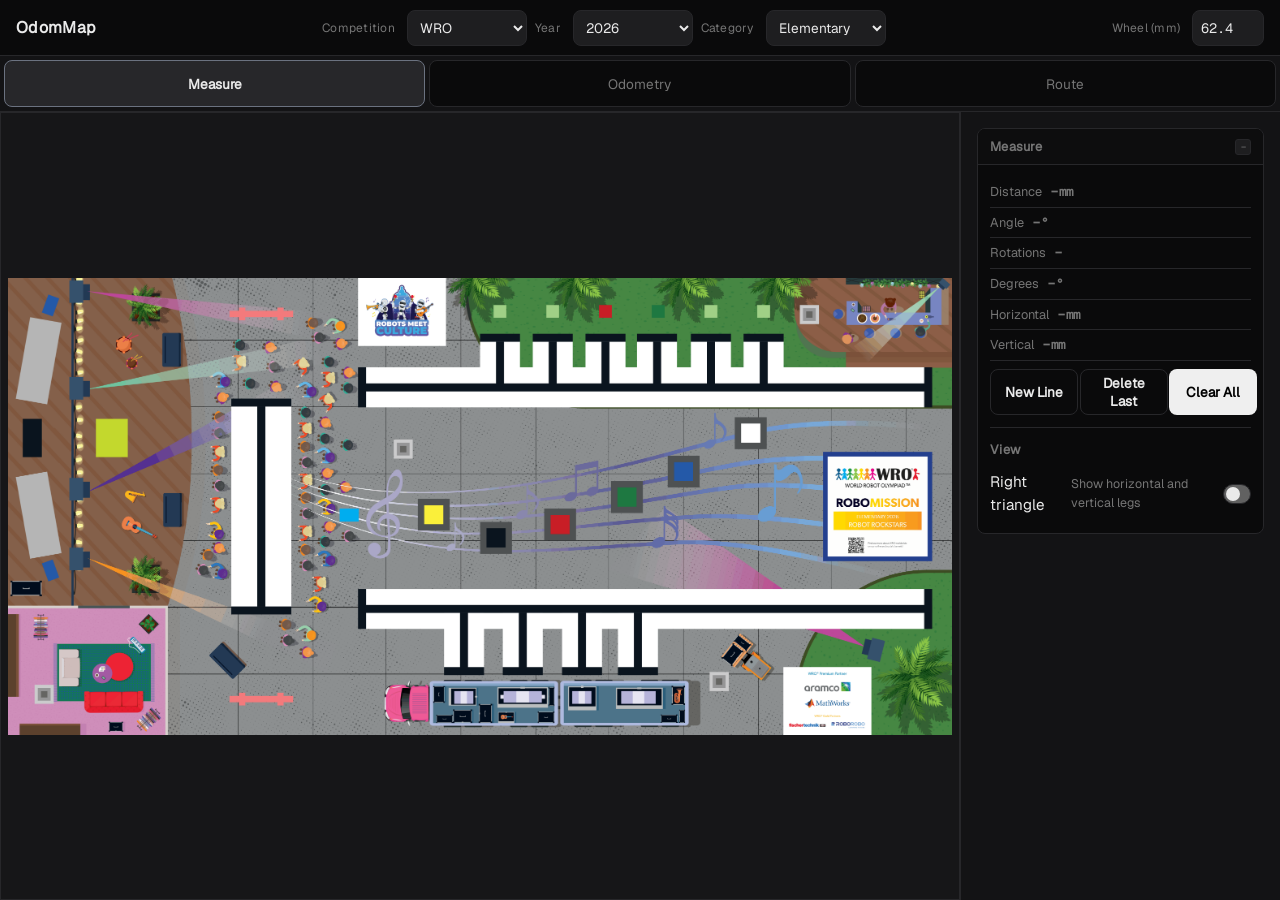
==== index.html @ ccb9a9aa "Update everything" ====
<!DOCTYPE html>
<html lang="en">
<head>
	<meta charset="UTF-8">
	<meta name="viewport" content="width=device-width, initial-scale=1.0">
	<title>OdomMap</title>
	<script>
		// Keep bare /odom-map working: redirect to /odom-map/ before assets load.
		if (location.pathname === '/odom-map') {
			location.replace('/odom-map/' + location.search + location.hash);
		}
	</script>
	<link rel="manifest" href="manifest.json">
	<meta name="theme-color" content="#0A0A0B">
	<link rel="icon" type="image/png" href="assets/icons/icon-192.png">
	<link rel="preload" as="font" href="assets/fonts/geist/geist-latin-wght-normal.woff2" type="font/woff2" crossorigin>
	<link rel="preload" as="font" href="assets/fonts/geist/geist-latin-wght-italic.woff2" type="font/woff2" crossorigin>
	<link rel="preload" as="font" href="assets/fonts/geist-mono/geist-mono-latin-wght-normal.woff2" type="font/woff2" crossorigin>
	<link rel="preload" as="font" href="assets/fonts/geist-mono/geist-mono-latin-wght-italic.woff2" type="font/woff2" crossorigin>
	<link rel="stylesheet" href="css/app.css">
</head>
<body>
	<div id="loading">
		<div class="spinner"></div>
		<p>Loading field…</p>
	</div>

	<div class="topbar">
		<h1><span>OdomMap</span></h1>
		<div class="field-group">
			<label>Competition</label>
			<select id="sel-competition"></select>
			<label>Year</label>
			<select id="sel-year"></select>
			<label>Category</label>
			<select id="sel-category"></select>
		</div>
		<div class="field-group">
			<label>Wheel (mm)</label>
			<input type="number" id="wheel-diameter" value="62.4" step="0.1" min="1">
		</div>
		<button id="install-btn" class="install-btn hidden">Install</button>
	</div>

	<div class="modebar" id="modebar" role="radiogroup" aria-label="Mode">
		<button class="modebtn active" data-mode="normal" aria-pressed="true">Measure</button>
		<button class="modebtn" data-mode="odometry" aria-pressed="false">Odometry</button>
		<button class="modebtn" data-mode="route" aria-pressed="false">Route</button>
	</div>

	<main>
		<div class="canvas-stage" role="region" aria-label="Field canvas">
			<div id="canvas-container" tabindex="0">
				<canvas id="canvas" width="800" height="400" aria-label="Field measurement canvas" role="img"></canvas>
			</div>
		</div>
		<div class="panel" id="field-panel">
			<div class="panel-inner">
				<div id="field-note" class="field-note d-none"></div>
				<div id="mode-panel"></div>
			</div>
		</div>
	</main>

	<script type="module" src="js/app.js"></script>
</body>
</html>
---- css/app.css ----
@charset "UTF-8";

/* ==========================================================================
   OdomMap design tokens — every var(--*) used in this app is defined here.
   No raw hex anywhere else. No inline styles.
   ========================================================================== */

/* Token block (single source of truth). */
:root {
	/* Backgrounds (neutral graphite — true gray, not blue-navy) */
	--bg-void: #0A0A0B;
	--bg-panel: #131315;
	--bg-field: #161618;
	--bg-chip: #1E1E20;

	/* Borders */
	--border: #27272A;
	--border-focus: #6B7280;

	/* Text */
	--ink: #EAEAEA;
	--fg-muted: #757575;

	/* Line roles (each role: own color AND own dash/marker).
	   Red is reserved for canvas measure/route lines; blue for angles only.
	   UI itself carries no accent color. */
	--line-measure: #EF4444;   /* red — canvas measure & route lines only */
	--line-halo: #FFFFFF;      /* white casing around red lines */
	--line-current: #EF4444;   /* active measure line */
	--line-earlier: #9CA3AF;   /* earlier/completed lines */
	--angle-blue: #2563EB;     /* blue — angle arcs & angle labels only */
	--angle-arc: #2563EB;
	--edge-line: #9CA3AF;      /* edge-measure helper lines (dashed) */
	--odometry-axis: #9CA3AF;  /* odometry rotated axes (dashed) */
	--route-line: #EF4444;     /* route segments (all lines red) */
	--crosshair: #6B7280;      /* neutral crosshair (opacity applied in JS) */
	--helper: #F59E0B;         /* helper geometry: right-triangle legs (dashed) */
	--helper-halo: #111827;    /* dark halo for helper geometry */
	--angle-text-fill: #2563EB;    /* angle label fill */
	--angle-text-outline: #FFFFFF; /* angle label outline */
	--distance-text-fill: #FFFFFF; /* distance label fill */
	--distance-text-outline: #EF4444; /* distance label outline */

	/* Button styles (neutral — no accent) */
	--btn-primary-bg: #6B7280;
	--btn-primary-text: #FFFFFF;
	--btn-secondary-bg: transparent;
	--btn-secondary-border: var(--border);
	--btn-secondary-text: var(--ink);
	--btn-danger-bg: var(--line-measure);
	--btn-danger-text: var(--ink);
	--btn-ghost-bg: transparent;
	--btn-ghost-border: var(--border);
	--btn-ghost-text: var(--ink);

	/* Switch (accessible role="switch" control; red reserved for canvas lines only) */
	--switch-track-off: #616161;   /* off track fill: >=3:1 vs --bg-void (#0A0A0B) = 3.20:1 */
	--switch-track-on: #6B7280;    /* on track fill; distinct from off via position + fill */
	--switch-knob: #EAEAEA;        /* knob, moves left (off) / right (on) */
	--switch-track-border: var(--border);

	/* Surfaces (derived shades; all hex lives in this token block) */
	--surface-hover: #1F1F21;      /* hover / active surface */
	--surface-hover-strong: #27272A; /* stronger hover */
	--surface-panel-header: #0D0D0E; /* section header background */
	--surface-elevated: #232325;   /* slightly elevated surface */
	--text-on-accent: #0A0A0B;     /* text on accent color */

	/* Utility spacing */
	--font-ui: 'Geist', -apple-system, BlinkMacSystemFont, 'Segoe UI', Roboto,
		'Helvetica Neue', Arial, sans-serif;
	--font-mono: 'Geist Mono', ui-monospace, SFMono-Regular, 'Segoe UI Mono',
		'Liberation Mono', Consolas, monospace;

	/* Scale */
	--space-1: 4px;
	--space-2: 8px;
	--space-3: 12px;
	--space-4: 16px;
	--space-5: 20px;
	--space-6: 24px;
	--radius: 8px;
	--panel-width: 320px;
	--topbar-height: 56px;
	--line-width-current: 3px;
	--line-width-earlier: 2px;
	--line-width-helper: 2px;
	--dash-helper: [6, 5];
	--dash-edge: [6, 5];
	--dash-axis: [6, 5];
	--touch-target: 44px;
}

/* Dark mode. No light mode — single dark theme. */
:root[data-theme="dark"], :root:not([data-theme="light"]) {
	/* tokens above already define dark values */
}

:root[data-theme="light"] {
	--bg-void: #F5F7FA;
	--bg-panel: #FFFFFF;
	--bg-field: #FFFFFF;
	--bg-chip: #EEF2F6;
	--border: #C9D2DE;
	--border-focus: #6B7280;
	--ink: #111827;
	--fg-muted: #6B7280;
	--btn-primary-text: #0B0D12;
	--btn-secondary-text: #111827;
	--btn-danger-text: #FFFFFF;
	--btn-ghost-text: #111827;
}

/* Utility classes (replaces inline styles) */
.d-none { display: none !important; }
.mt-2 { margin-top: var(--space-2); }
.mt-auto { margin-top: auto; }

/* Python output textarea */
.py-output {
	width: 100%;
	height: 72px;
	font-family: var(--font-mono);
	font-size: 0.75rem;
	background: var(--bg-chip);
	border: 1px solid var(--border);
	color: var(--fg-muted);
	border-radius: var(--radius);
	padding: 6px;
	resize: vertical;
}

/* Reset */
*, *::before, *::after {
	margin: 0;
	padding: 0;
	box-sizing: border-box;
}

html, body {
	height: 100dvh;
	overflow: hidden;
}

body {
	display: grid;
	grid-template-rows: auto auto minmax(0, 1fr);
	font-family: var(--font-ui);
	background: var(--bg-void);
	color: var(--ink);
	font-size: 0.95rem;
	line-height: 1.5;
	-webkit-font-smoothing: antialiased;
	min-height: 0;
}

main {
	display: grid;
	grid-template-columns: minmax(0, 1fr) var(--panel-width);
	min-height: 0;
}

/* ==========================================================================
   Fonts (self-hosted, latin subset, font-display: swap). Preloaded in HTML.
   ========================================================================== */
@font-face {
	font-family: 'Geist';
	font-style: normal;
	font-weight: 400;
	font-display: swap;
	src: url('../assets/fonts/geist/geist-latin-wght-normal.woff2') format('woff2');
}

@font-face {
	font-family: 'Geist';
	font-style: italic;
	font-weight: 400;
	font-display: swap;
	src: url('../assets/fonts/geist/geist-latin-wght-italic.woff2') format('woff2');
}

@font-face {
	font-family: 'Geist Mono';
	font-style: normal;
	font-weight: 400;
	font-display: swap;
	src: url('../assets/fonts/geist-mono/geist-mono-latin-wght-normal.woff2') format('woff2');
}

@font-face {
	font-family: 'Geist Mono';
	font-style: italic;
	font-weight: 400;
	font-display: swap;
	src: url('../assets/fonts/geist-mono/geist-mono-latin-wght-italic.woff2') format('woff2');
}

/* ==========================================================================
   Layout
   ========================================================================== */
#loading {
	position: fixed;
	inset: 0;
	background: var(--bg-void);
	display: flex;
	flex-direction: column;
	justify-content: center;
	align-items: center;
	z-index: 50;
}

#loading.hidden {
	display: none !important;
}

.spinner {
	width: 40px;
	height: 40px;
	border: 3px solid var(--border);
	border-top-color: var(--fg-muted);
	border-radius: 50%;
	animation: spin 0.8s linear infinite;
	margin-bottom: var(--space-2);
}

@keyframes spin {
	to { transform: rotate(360deg); }
}

#loading p {
	color: var(--fg-muted);
	font-size: 0.85rem;
}

.topbar {
	display: flex;
	align-items: center;
	justify-content: space-between;
	height: var(--topbar-height);
	padding: 0 var(--space-4);
	background: var(--bg-void);
	border-bottom: 1px solid var(--border);
	flex-wrap: wrap;
	gap: var(--space-2);
	z-index: 10;
}

.topbar h1 {
	font-size: 1rem;
	font-weight: 600;
	letter-spacing: 0.02em;
	color: var(--ink);
	font-family: var(--font-ui);
	display: flex;
	align-items: center;
	gap: var(--space-2);
}

.topbar .field-group {
	display: flex;
	align-items: center;
	gap: var(--space-2);
}

.topbar label {
	font-size: 0.75rem;
	color: var(--fg-muted);
	letter-spacing: 0.02em;
	margin-right: var(--space-1);
}

.topbar select,
.topbar input[type="number"] {
	font-family: var(--font-ui);
	background: var(--bg-chip);
	border: 1px solid var(--border);
	color: var(--ink);
	border-radius: var(--radius);
	padding: var(--space-1) var(--space-2);
	font-size: 0.85rem;
	min-height: 36px;
}

.topbar input[type="number"] {
	width: 72px;
	font-family: var(--font-mono);
	font-variant-numeric: tabular-nums;
}

.modebar {
	display: flex;
	align-items: stretch;
	height: var(--topbar-height);
	background: var(--bg-panel);
	border-bottom: 1px solid var(--border);
	gap: var(--space-1);
	padding: var(--space-1);
}

.modebtn {
	flex: 1;
	display: flex;
	align-items: center;
	justify-content: center;
	gap: var(--space-1);
	border: 1px solid var(--border);
	background: var(--bg-void);
	color: var(--fg-muted);
	font-family: var(--font-ui);
	font-size: 0.85rem;
	border-radius: var(--radius);
	cursor: pointer;
	min-height: 36px;
	transition: background 0.15s, border-color 0.15s, color 0.15s;
}

.modebtn:hover {
	background: var(--surface-hover);
	border-color: var(--border-focus);
	color: var(--ink);
}

.modebtn.active {
	background: var(--surface-hover-strong);
	color: var(--ink);
	border-color: var(--border-focus);
	font-weight: 600;
}

.modebtn:focus-visible {
	outline: 2px solid var(--border-focus);
	outline-offset: 2px;
}

.install-btn {
	display: inline-flex;
	align-items: center;
	justify-content: center;
	gap: var(--space-1);
	border: 1px solid var(--border);
	background: var(--bg-chip);
	color: var(--fg-muted);
	font-family: var(--font-ui);
	font-size: 0.8rem;
	border-radius: var(--radius);
	cursor: pointer;
	padding: var(--space-1) var(--space-2);
	min-height: 36px;
	transition: background 0.15s, border-color 0.15s;
}

.install-btn:hover {
	background: var(--surface-elevated);
	border-color: var(--border-focus);
	color: var(--ink);
}

.install-btn.hidden { display: none !important; }

.install-btn:focus-visible {
	outline: 2px solid var(--border-focus);
	outline-offset: 2px;
}

.canvas-stage {
	flex: 1;
	position: relative;
	background: var(--bg-field);
	overflow: hidden;
	min-width: 0;
	min-height: 0;
}

#canvas-container {
	display: grid;
	place-items: center;
	width: 100%;
	height: 100%;
	border: 1px solid var(--border);
	background: var(--bg-field);
	touch-action: none;
	outline: none;
}

#canvas-container:focus-visible {
	outline: 2px solid var(--border-focus);
	outline-offset: 2px;
}

#canvas {
	display: block;
	cursor: crosshair;
	border: 0;
}

.panel {
	width: var(--panel-width);
	min-width: 0;
	background: var(--bg-panel);
	border-left: 1px solid var(--border);
	overflow-y: auto;
}

.panel-inner {
	padding: var(--space-4);
	display: flex;
	flex-direction: column;
	gap: var(--space-4);
}

.section {
	background: var(--bg-void);
	border: 1px solid var(--border);
	border-radius: var(--radius);
	overflow: hidden;
}

.section-header {
	display: flex;
	align-items: center;
	justify-content: space-between;
	padding: var(--space-2) var(--space-3);
	background: var(--surface-panel-header);
	border-bottom: 1px solid var(--border);
	cursor: pointer;
	user-select: none;
}

.section-header h3 {
	font-size: 0.8rem;
	letter-spacing: 0.02em;
	color: var(--fg-muted);
	font-weight: 600;
	font-family: var(--font-ui);
}

.section-body {
	padding: var(--space-3);
	display: none; /* closed by default; open via .open */
}

.section.open .section-body { display: block; }

.section-toggle {
	width: 16px;
	height: 16px;
	border: 1px solid var(--border);
	border-radius: 3px;
	background: var(--bg-chip);
	color: var(--fg-muted);
	display: flex;
	align-items: center;
	justify-content: center;
	font-size: 10px;
	line-height: 1;
}

.section.open .section-toggle::before { content: '−'; }
.section:not(.open) .section-toggle::before { content: '+'; }

/* ==========================================================================
   Controls
   ========================================================================== */
.control-row {
	display: flex;
	align-items: center;
	justify-content: space-between;
	gap: var(--space-2);
	margin-bottom: var(--space-2);
	font-size: 0.85rem;
}

.control-row label {
	color: var(--ink);
	font-size: 0.85rem;
}

.control-row .value {
	font-family: var(--font-mono);
	font-variant-numeric: tabular-nums;
	color: var(--ink);
	font-size: 0.9rem;
}

input[type="number"], input[type="text"], select {
	font-family: var(--font-ui);
	background: var(--bg-chip);
	border: 1px solid var(--border);
	color: var(--ink);
	border-radius: var(--radius);
	padding: var(--space-1) var(--space-2);
	font-size: 0.85rem;
	min-height: 34px;
	width: 100%;
}

input[type="number"] { font-family: var(--font-mono); font-variant-numeric: tabular-nums; }

input:focus-visible, select:focus-visible {
	outline: 2px solid var(--border-focus);
	outline-offset: 1px;
	border-color: var(--border-focus);
}

/* Toggle */
.toggle-item {
	display: flex;
	align-items: center;
	gap: var(--space-2);
	font-size: 0.85rem;
	color: var(--ink);
	cursor: pointer;
	margin-bottom: var(--space-1);
}

/* Switch (replaces the default checkbox) */
.toggle-item input[type="checkbox"] {
	appearance: none;
	position: relative;
	width: 44px;
	height: 24px;
	background: var(--border);
	border-radius: 999px;
	cursor: pointer;
	transition: background 0.2s;
	outline: none;
}
.toggle-item input[type="checkbox"]::before {
	content: '';
	position: absolute;
	top: 3px; left: 3px;
	width: 18px; height: 18px;
	background: var(--ink);
	border-radius: 50%;
	transition: transform 0.2s;
}
.toggle-item input[type="checkbox"]:checked {
	background: var(--border-focus);
}
.toggle-item input[type="checkbox"]:checked::before {
	transform: translateX(20px);
}
.toggle-item input[type="checkbox"]:focus-visible {
	box-shadow: 0 0 0 2px var(--border-focus);
	border-radius: 999px;
}
.toggle-item:focus-visible {
	outline: none;
}

.toggle-item:focus-visible {
	outline: 2px solid var(--border-focus);
	outline-offset: 2px;
	border-radius: 4px;
}

/* Buttons */
.btn {
	display: inline-flex;
	align-items: center;
	justify-content: center;
	border: none;
	border-radius: var(--radius);
	cursor: pointer;
	font-family: var(--font-ui);
	font-size: 0.85rem;
	font-weight: 600;
	padding: var(--space-1) var(--space-3);
	min-height: 36px;
	min-width: 88px;
	transition: opacity 0.15s, transform 0.05s;
}

.btn:active { transform: scale(0.97); }
.btn:focus-visible { outline: 2px solid var(--border-focus); outline-offset: 2px; }
.btn:disabled { opacity: 0.5; cursor: not-allowed; }

.btn-primary {
	background: var(--btn-primary-bg);
	color: var(--btn-primary-text);
}

.btn-primary:hover:not(:disabled) { opacity: 0.9; }

.btn-secondary {
	background: var(--btn-secondary-bg);
	border: 1px solid var(--btn-secondary-border);
	color: var(--btn-secondary-text);
}

.btn-secondary:hover:not(:disabled) { background: var(--surface-hover-strong); }

.btn-danger {
	background: var(--btn-danger-bg);
	color: var(--btn-danger-text);
}

.btn-ghost {
	background: var(--btn-ghost-bg);
	border: 1px solid var(--btn-ghost-border);
	color: var(--btn-ghost-text);
}

.btn-ghost:hover:not(:disabled) { background: var(--surface-hover-strong); }

.btn-full { width: 100%; }
.btn-small { padding: var(--space-1) var(--space-2); min-height: 32px; min-width: auto; font-size: 0.8rem; }

.btn-group {
	display: grid;
	grid-template-columns: repeat(auto-fill, minmax(80px, 1fr));
	gap: var(--space-2);
	margin-top: var(--space-2);
}

/* Flex column button stack (avoid) — kept minimal */
.col { display: flex; flex-direction: column; gap: var(--space-1); }

/* ==========================================================================
   Measurements / readouts
   ========================================================================== */
.readout {
	display: flex;
	align-items: baseline;
	gap: var(--space-2);
	padding: var(--space-1) 0;
	border-bottom: 1px solid var(--border);
	font-size: 0.85rem;
}

.readout:last-child { border-bottom: none; }

.readout kbd {
	font-family: var(--font-mono);
	font-variant-numeric: tabular-nums;
	color: var(--ink);
	font-weight: 600;
	font-size: 0.9rem;
}

.readout .label { color: var(--fg-muted); font-size: 0.8rem; }

/* Label chips (dark fill, ink text; accent dot indicator) */
.chip {
	display: inline-flex;
	align-items: center;
	gap: var(--space-1);
	background: var(--bg-chip);
	border: 1px solid var(--border);
	border-radius: var(--radius);
	color: var(--ink);
	font-family: var(--font-mono);
	font-variant-numeric: tabular-nums;
	font-size: 0.8rem;
	padding: var(--space-1) var(--space-2);
}

.chip .dot {
	width: 6px;
	height: 6px;
	border-radius: 50%;
	border: 1px solid rgba(255,255,255,0.35);
}


/* ==========================================================================
   Saved items lists
   ========================================================================== */
.saved-item {
	display: flex;
	align-items: center;
	justify-content: space-between;
	background: var(--bg-chip);
	border: 1px solid var(--border);
	border-radius: var(--radius);
	padding: var(--space-1) var(--space-2);
	margin-bottom: var(--space-1);
	font-size: 0.8rem;
}

.saved-item .name { color: var(--ink); font-family: var(--font-mono); font-variant-numeric: tabular-nums; }
.saved-item .meta { color: var(--fg-muted); font-size: 0.72rem; }

.empty {
	color: var(--fg-muted);
	font-size: 0.78rem;
	text-align: center;
	padding: var(--space-3);
	background: var(--bg-chip);
	border: 1px solid var(--border);
	border-radius: var(--radius);
}

/* Edge buttons group (top/left/right/bottom) */
.edge-group {
	display: grid;
	grid-template-columns: 1fr 1fr;
	gap: var(--space-1);
	margin-top: var(--space-1);
}

.edge-btn {
	display: flex;
	align-items: center;
	justify-content: center;
	border: 1px solid var(--border);
	background: var(--bg-chip);
	color: var(--ink);
	border-radius: var(--radius);
	font-family: var(--font-ui);
	font-size: 0.78rem;
	cursor: pointer;
	padding: var(--space-1) 0;
}

.edge-btn:hover:not(.active) { background: var(--surface-hover-strong); border-color: var(--border-focus); }
.edge-btn.active {
	background: var(--line-measure);
	color: var(--ink);
	border-color: var(--line-measure);
	font-weight: 600;
}

.edge-btn.top { grid-column: 1 / 3; }
.edge-btn.bottom { grid-column: 1 / 3; }

/* ==========================================================================
   Footer + note
   ========================================================================== */
.field-note {
	font-size: 0.75rem;
	color: var(--line-measure);
	border: 1px solid var(--line-measure);
	background: color-mix(in srgb, var(--line-measure) 8%, transparent);
	padding: var(--space-1) var(--space-2);
	border-radius: var(--radius);
	margin-bottom: var(--space-2);
	text-align: center;
}


/* ==========================================================================
   Mobile bottom sheet (390 px)
   ========================================================================== */
@media (max-width: 640px) {
	main { grid-template-columns: 1fr; }
	.panel {
		position: fixed;
		left: 0; right: 0; bottom: 0;
		height: 40vh; max-height: 260px;
		border-top: 1px solid var(--border);
		border-left: none;
		overflow-y: auto;
	}
	.canvas-stage { padding: var(--space-2); min-height: 0; }
	.topbar { padding: 0 var(--space-2); gap: var(--space-1); }
	.modebar { height: 44px; padding: var(--space-1); gap: var(--space-1); }
	.modebtn, .install-btn { min-height: 32px; font-size: 0.78rem; padding: var(--space-1) var(--space-1); }
	.topbar select, .topbar input[type="number"] { padding: var(--space-1); font-size: 0.8rem; min-height: 32px; }
	.topbar input[type="number"] { width: 56px; }
	}

/* Reduced motion */
@media (prefers-reduced-motion: reduce) {
	*, *::before, *::after { animation-duration: 0.01ms !important; transition-duration: 0.01ms !important; }
	.spinner { animation: none; }
	.switch, .switch::before { transition: none !important; }
}

/* Accessible switch (role="switch") used by the View section. */
.switch {
	position: relative;
	display: inline-block;
	width: 36px;
	height: 20px;
	border: 1px solid var(--switch-track-border);
	border-radius: 999px;
	background: var(--switch-track-off);
	cursor: pointer;
	transition: background 0.15s, border-color 0.15s;
}
.switch::before {
	content: '';
	position: absolute;
	top: 2px; left: 2px;
	width: 14px; height: 14px;
	background: var(--switch-knob);
	border-radius: 50%;
	transition: transform 0.15s, background 0.15s;
}
.switch[aria-checked="true"] {
	background: var(--switch-track-on);
	border-color: var(--switch-track-on);
}
.switch[aria-checked="true"]::before { transform: translateX(16px); }
.switch:focus-visible {
	outline: 2px solid var(--border-focus);
	outline-offset: 2px;
	border-radius: 999px;
}

/* View section (subsection inside the Measure panel). */
.view-section { border-top: 1px solid var(--border); margin-top: var(--space-3); padding-top: var(--space-3); }
.view-heading {
	margin: 0 0 var(--space-2) 0;
	font-size: 0.8rem;
	letter-spacing: 0.02em;
	color: var(--fg-muted);
	font-weight: 600;
	font-family: var(--font-ui);
}
.view-row {
	display: flex;
	align-items: center;
	gap: var(--space-2);
	min-height: 40px;
	padding: var(--space-1) 0;
	cursor: pointer;
}
.view-hint { color: var(--fg-muted); font-size: 0.78rem; }
.view-row .switch { margin-left: auto; }

/* Readouts: muted en-dash placeholder value + quiet unit tone. */
.readout .value { color: var(--fg-muted); font-variant-numeric: tabular-nums; }
.readout .value.filled { color: var(--ink); }
.readout .unit { color: var(--fg-muted); font-size: 0.78rem; }

/* Topbar selects size to content so long category labels (e.g. "Inventions trail") show fully. */
.topbar select { width: auto; min-width: 120px; }
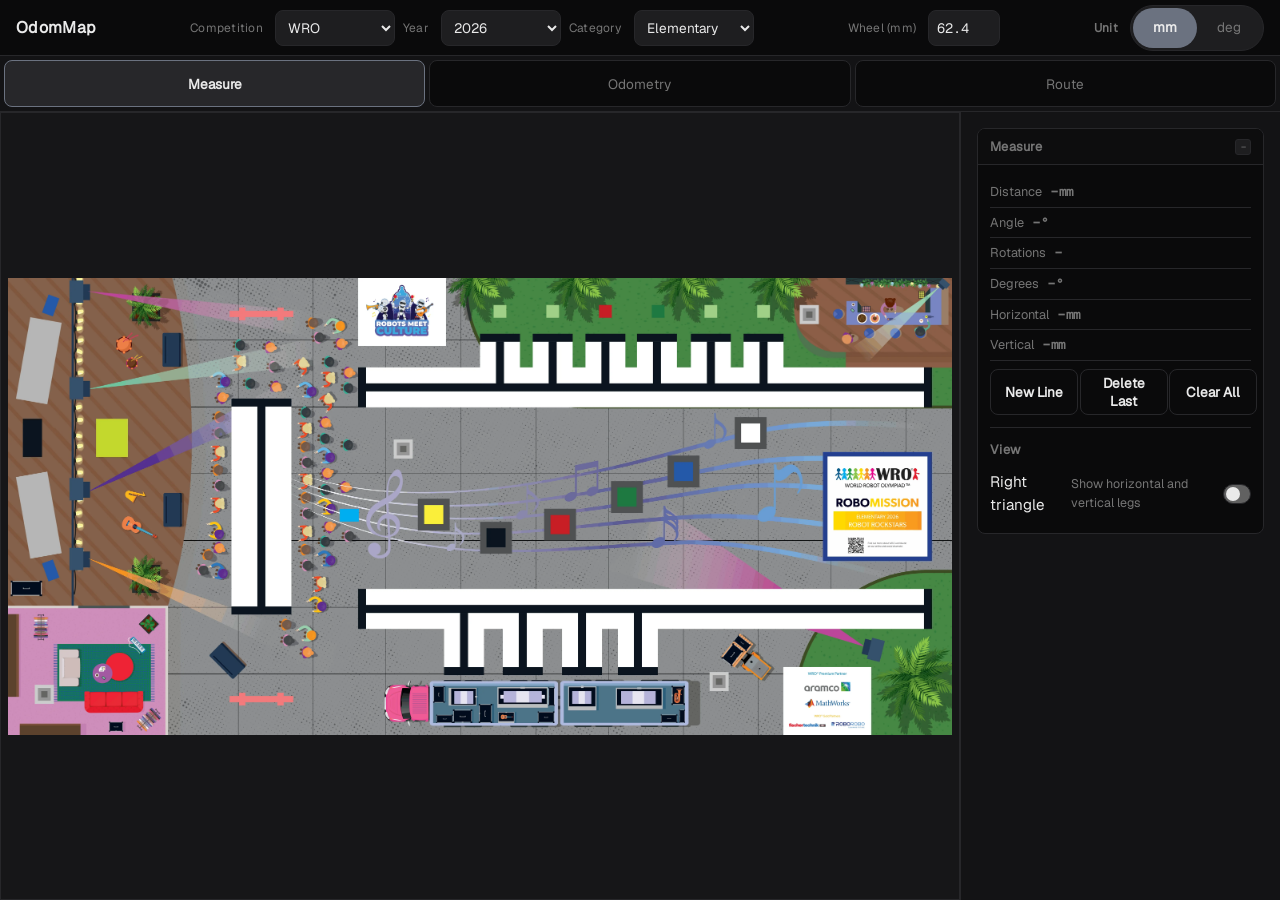
==== commit 55427f04: "edit" ====
--- a/index.html
+++ b/index.html
@@ -39,6 +39,14 @@
 			<label>Wheel (mm)</label>
 			<input type="number" id="wheel-diameter" value="62.4" step="0.1" min="1">
 		</div>
+		<div class="field-group unit-group">
+			<label class="unit-label">Unit</label>
+			<div role="radiogroup" aria-label="Unit" class="seg-control" id="sw-unit">
+				<span class="seg-indicator"></span>
+				<button type="button" role="radio" aria-checked="true" data-unit="mm">mm</button>
+				<button type="button" role="radio" aria-checked="false" data-unit="deg">deg</button>
+			</div>
+		</div>
 		<button id="install-btn" class="install-btn hidden">Install</button>
 	</div>
 
--- a/css/app.css
+++ b/css/app.css
@@ -32,6 +32,13 @@
 	--angle-arc: #2563EB;
 	--edge-line: #9CA3AF;      /* edge-measure helper lines (dashed) */
 	--odometry-axis: #9CA3AF;  /* odometry rotated axes (dashed) */
+	--odometry-axis-halo: var(--bg-void);   /* dark halo behind axis dashes */
+	--origin-dot: var(--line-halo);         /* odometry origin / route node dot */
+	--origin-ring: var(--border);           /* dark ring around origin dot */
+	--point-fill: var(--line-halo);         /* plotted point / route node fill */
+	--point-ring: var(--line-measure);      /* red ring around odometry points / route nodes */
+	--text-fill: var(--line-halo);          /* canvas label fill */
+	--text-outline: var(--bg-void);         /* canvas label outline */
 	--route-line: #EF4444;     /* route segments (all lines red) */
 	--crosshair: #6B7280;      /* neutral crosshair (opacity applied in JS) */
 	--helper: #F59E0B;         /* helper geometry: right-triangle legs (dashed) */
@@ -236,7 +243,7 @@
 	display: flex;
 	align-items: center;
 	justify-content: space-between;
-	height: var(--topbar-height);
+	min-height: var(--topbar-height);
 	padding: 0 var(--space-4);
 	background: var(--bg-void);
 	border-bottom: 1px solid var(--border);
@@ -391,6 +398,8 @@
 	display: block;
 	cursor: crosshair;
 	border: 0;
+	max-width: 100%;
+	max-height: 100%;
 }
 
 .panel {
@@ -615,6 +624,197 @@
 
 /* Flex column button stack (avoid) — kept minimal */
 .col { display: flex; flex-direction: column; gap: var(--space-1); }
+
+/* Odometry / Route mode panels classes — all colors are tokens (no raw hex). */
+
+/* Inline outline button variant: matches neutral secondary buttons but keeps
+   the semantic “outline” name used by panel templates. */
+.btn-outline {
+	background: var(--btn-secondary-bg);
+	border: 1px solid var(--btn-secondary-border);
+	color: var(--btn-secondary-text);
+}
+.btn-outline:hover:not(:disabled) { background: var(--surface-hover-strong); }
+
+/* ---- Shared panel layout helpers ---- */
+.odo-stack,
+.route-stack {
+	display: flex;
+	flex-direction: column;
+	gap: var(--space-3);
+}
+
+/* ---- Odometry: step indicator ---- */
+.odo-steps {
+	display: grid;
+	grid-template-columns: repeat(3, minmax(0, 1fr));
+	gap: var(--space-1);
+}
+.odo-step {
+	background: var(--bg-chip);
+	border: 1px solid var(--border);
+	border-radius: var(--radius);
+	color: var(--fg-muted);
+	font-size: 0.75rem;
+	font-family: var(--font-mono);
+	text-align: center;
+	padding: var(--space-1) var(--space-2);
+	cursor: pointer;
+	user-select: none;
+}
+.odo-step-current {
+	border-color: var(--border-focus);
+	color: var(--ink);
+	background: var(--surface-hover);
+}
+.odo-step-done {
+	border-color: var(--angle-blue);
+	color: var(--angle-blue);
+}
+
+/* instruction text under step indicator */
+.odo-instr {
+	color: var(--fg-muted);
+	font-size: 0.82rem;
+}
+
+/* ---- readouts grid ---- */
+.odo-readouts,
+.route-readouts {
+	display: grid;
+	grid-template-columns: repeat(auto-fill, minmax(140px, 1fr));
+	gap: var(--space-2);
+	padding-top: var(--space-1);
+}
+.route-readouts { grid-template-columns: repeat(auto-fill, minmax(170px, 1fr)); }
+
+/* ---- heading input + quick buttons ---- */
+.odo-heading {
+	display: flex;
+	flex-direction: column;
+	gap: var(--space-2);
+}
+.odo-heading label {
+	color: var(--fg-muted);
+	font-size: 0.8rem;
+	font-weight: 600;
+}
+.odo-heading input[type="number"] {
+	width: fit-content;
+}
+.odo-quick {
+	display: flex;
+	flex-wrap: wrap;
+	gap: var(--space-1);
+	width: 100%;
+}
+.odo-quick-btn {
+	flex: 1;
+	min-width: auto;
+}
+
+/* ---- points table ---- */
+.odo-table {
+	width: 100%;
+	border-collapse: collapse;
+	font-family: var(--font-mono);
+	font-size: 0.8rem;
+}
+.odo-table th,
+.odo-table td {
+	text-align: left;
+	padding: var(--space-1) var(--space-2);
+	border-bottom: 1px solid var(--border);
+	color: var(--ink);
+}
+.odo-table th {
+	color: var(--fg-muted);
+	font-weight: 600;
+	font-size: 0.72rem;
+	text-transform: uppercase;
+	letter-spacing: 0.05em;
+}
+.odo-table tbody tr {
+	cursor: pointer;
+}
+.odo-table tbody tr:hover { background: var(--surface-hover-strong); }
+.odo-table tr:last-child td { border-bottom: none; }
+
+/* ---- actions row (full-width outline buttons) ---- */
+.odo-actions { display: grid; grid-template-columns: repeat(auto-fill, minmax(130px, 1fr)); gap: var(--space-1); width: 100%; }
+.odo-actions .btn { min-width: auto; }
+
+/* ---- view toggle row ---- */
+.odo-view {
+	display: flex;
+	align-items: center;
+	gap: var(--space-2);
+	padding-top: var(--space-1);
+	border-top: 1px solid var(--border);
+	margin-top: var(--space-1);
+}
+.odo-view label {
+	color: var(--fg-muted);
+	font-size: 0.8rem;
+	font-weight: 600;
+}
+
+/* ---- Python output block ---- */
+.odo-python {
+	display: flex;
+	flex-direction: column;
+	gap: var(--space-1);
+	padding-top: var(--space-1);
+	border-top: 1px solid var(--border);
+	margin-top: var(--space-1);
+}
+.odo-python-head {
+	display: flex;
+	align-items: baseline;
+	justify-content: space-between;
+	gap: var(--space-2);
+}
+#o-python-count {
+	color: var(--fg-muted);
+	font-size: 0.8rem;
+}
+
+/* ---- saved routes panel ---- */
+.saved-routes {
+	padding-top: var(--space-1);
+	border-top: 1px solid var(--border);
+	margin-top: var(--space-1);
+}
+.saved-heading {
+	margin: 0 0 var(--space-2) 0;
+	font-size: 0.8rem;
+	letter-spacing: 0.02em;
+	color: var(--fg-muted);
+	font-weight: 600;
+	font-family: var(--font-ui);
+}
+#saved-routes-body { margin-bottom: var(--space-1); }
+.saved-confirm {
+	display: flex;
+	flex-direction: column;
+	gap: var(--space-1);
+	padding: var(--space-2);
+	background: var(--bg-chip);
+	border: 1px solid var(--border);
+	border-radius: var(--radius);
+	margin-top: var(--space-1);
+}
+.saved-item {
+	cursor: default;
+}
+.saved-item .chip-actions {
+	display: flex;
+	gap: var(--space-1);
+	margin-left: auto;
+}
+
+/* ---- Render-permutation tests toggle off state (d-none already exists) ---- */
+.saved-routes .d-none { display: none !important; }
 
 /* ==========================================================================
    Measurements / readouts
@@ -752,7 +952,7 @@
 		border-left: none;
 		overflow-y: auto;
 	}
-	.canvas-stage { padding: var(--space-2); min-height: 0; }
+	.canvas-stage { padding: var(--space-2); min-height: 0; padding-bottom: calc(min(40vh, 260px) + var(--space-2)); }
 	.topbar { padding: 0 var(--space-2); gap: var(--space-1); }
 	.modebar { height: 44px; padding: var(--space-1); gap: var(--space-1); }
 	.modebtn, .install-btn { min-height: 32px; font-size: 0.78rem; padding: var(--space-1) var(--space-1); }
@@ -766,6 +966,71 @@
 	.spinner { animation: none; }
 	.switch, .switch::before { transition: none !important; }
 }
+
+/* ---- Unit segmented control (mm / deg) next to the wheel control ---- */
+.unit-group {
+    gap: var(--space-3); /* label-to-control spacing */
+}
+.unit-label {
+    font-size: 0.85rem; /* ~13-14px */
+    color: var(--fg-muted);
+    letter-spacing: 0.02em;
+    font-weight: 600;
+    white-space: nowrap;
+}
+.seg-control {
+    position: relative;
+    display: inline-flex;
+    padding: 2px;
+    min-height: 44px;
+    border: 1px solid var(--border);
+    border-radius: 999px;
+    background: var(--bg-chip);
+    vertical-align: middle;
+}
+.seg-indicator {
+    position: absolute;
+    top: 2px;
+    bottom: 2px;
+    width: calc(50% - 2px);
+    border-radius: 999px;
+    background: var(--switch-track-on);
+    transition: transform 180ms ease, background-color 180ms ease;
+    z-index: 0;
+    pointer-events: none;
+}
+.seg-control [role="radio"] {
+    position: relative;
+    z-index: 1;
+    flex: 0 0 auto;
+    min-width: 64px;
+    border: none;
+    background: transparent;
+    color: var(--fg-muted);
+    font-family: var(--font-ui);
+    font-weight: 500;
+    font-size: 0.85rem; /* ~14px */
+    text-align: center;
+    padding: 8px 16px;
+    min-height: 40px;
+    line-height: 1;
+    cursor: pointer;
+    transition: color 180ms ease;
+}
+.seg-control [role="radio"]:hover {
+    color: var(--ink);
+}
+.seg-control [role="radio"][aria-checked="true"] {
+    color: var(--ink);
+    font-weight: 600;
+}
+.seg-control [role="radio"]:focus-visible {
+    outline: 2px solid var(--border-focus);
+    outline-offset: 2px;
+    border-radius: 999px;
+    z-index: 2;
+}
+.seg-control[data-active-2="true"] .seg-indicator { transform: translateX(100%); }
 
 /* Accessible switch (role="switch") used by the View section. */
 .switch {
